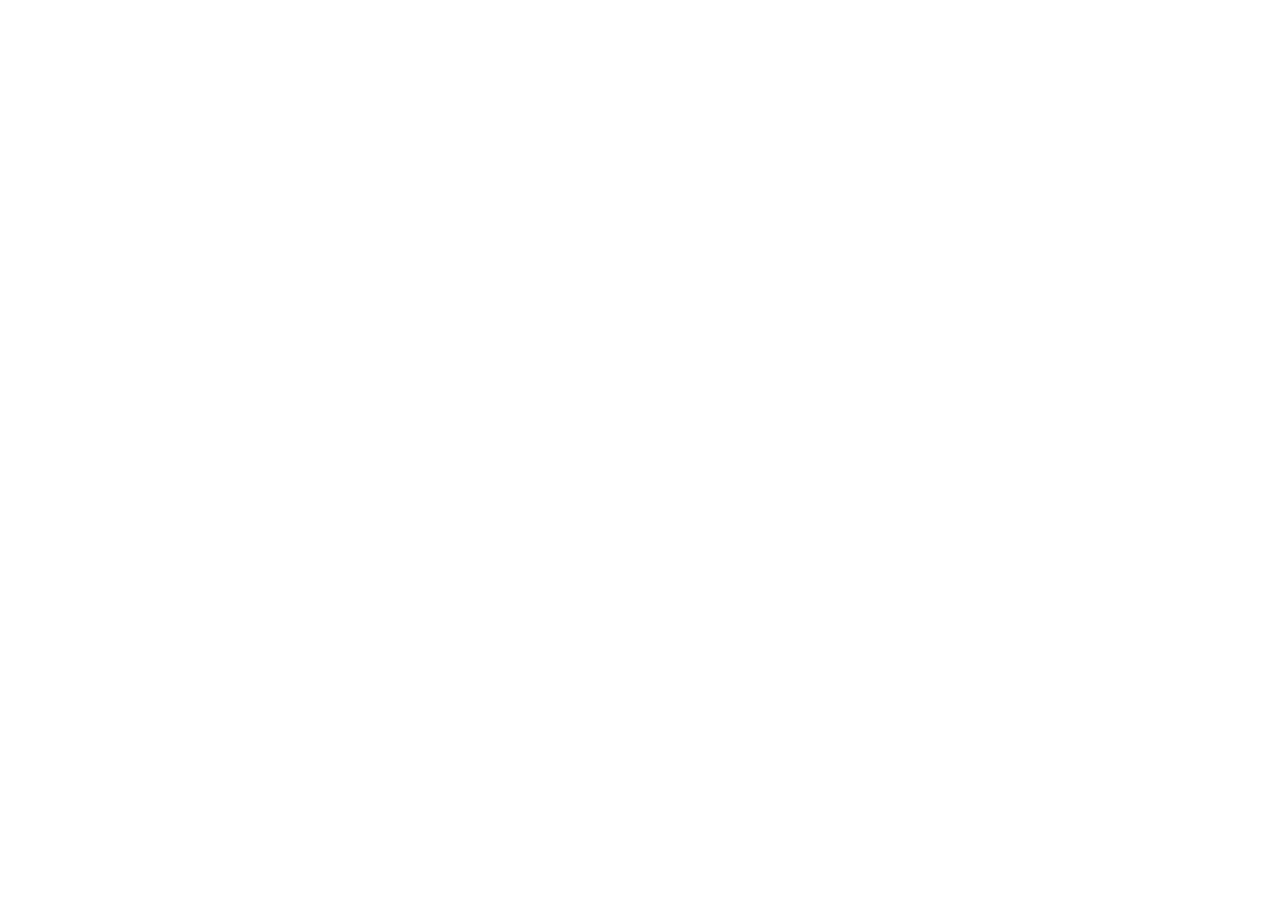
==== web/index.html @ 259d51a2 "Icon and first apk working as intended" ====
<!DOCTYPE html>
<html>
<head>
  <!--
    If you are serving your web app in a path other than the root, change the
    href value below to reflect the base path you are serving from.

    The path provided below has to start and end with a slash "/" in order for
    it to work correctly.

    For more details:
    * https://developer.mozilla.org/en-US/docs/Web/HTML/Element/base

    This is a placeholder for base href that will be replaced by the value of
    the `--base-href` argument provided to `flutter build`.
  -->
  <base href="$FLUTTER_BASE_HREF">

  <meta charset="UTF-8">
  <meta content="IE=Edge" http-equiv="X-UA-Compatible">
  <meta name="description" content="A new Flutter project.">

  <!-- iOS meta tags & icons -->
  <meta name="mobile-web-app-capable" content="yes">
  <meta name="apple-mobile-web-app-status-bar-style" content="black">
  <meta name="apple-mobile-web-app-title" content="The Time App">
  <link rel="apple-touch-icon" href="icons/Icon-192.png">

  <!-- Favicon -->
  <link rel="icon" type="image/png" href="favicon.png"/>

  <title>The Time App</title>
  <link rel="manifest" href="manifest.json">
</head>
<body>
  <!--
    You can customize the "flutter_bootstrap.js" script.
    This is useful to provide a custom configuration to the Flutter loader
    or to give the user feedback during the initialization process.

    For more details:
    * https://docs.flutter.dev/platform-integration/web/initialization
  -->
  <script src="flutter_bootstrap.js" async></script>
</body>
</html>
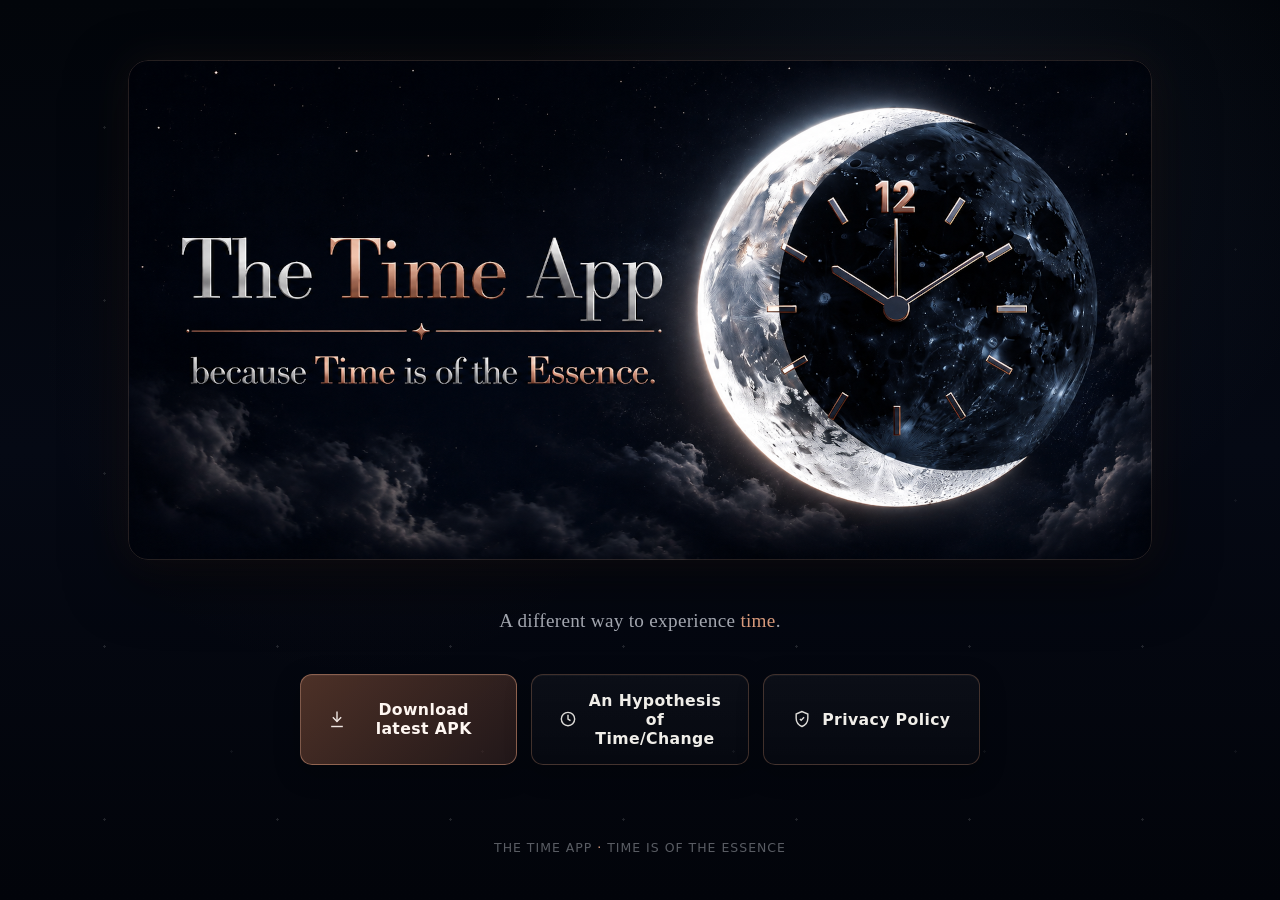
==== commit 3453ee72: "New hypothesis before styling" ====
--- a/web/index.html
+++ b/web/index.html
@@ -1,46 +1,103 @@
-<!DOCTYPE html>
-<html>
+<!doctype html>
+<html lang="en">
 <head>
-  <!--
-    If you are serving your web app in a path other than the root, change the
-    href value below to reflect the base path you are serving from.
+    <meta charset="utf-8">
 
-    The path provided below has to start and end with a slash "/" in order for
-    it to work correctly.
+    <meta
+        name="viewport"
+        content="width=device-width, initial-scale=1, viewport-fit=cover"
+    >
 
-    For more details:
-    * https://developer.mozilla.org/en-US/docs/Web/HTML/Element/base
+    <meta name="theme-color" content="#050810">
 
-    This is a placeholder for base href that will be replaced by the value of
-    the `--base-href` argument provided to `flutter build`.
-  -->
-  <base href="$FLUTTER_BASE_HREF">
+    <title>The Time App</title>
 
-  <meta charset="UTF-8">
-  <meta content="IE=Edge" http-equiv="X-UA-Compatible">
-  <meta name="description" content="A new Flutter project.">
+    <link rel="stylesheet" href="style.css">
+</head>
 
-  <!-- iOS meta tags & icons -->
-  <meta name="mobile-web-app-capable" content="yes">
-  <meta name="apple-mobile-web-app-status-bar-style" content="black">
-  <meta name="apple-mobile-web-app-title" content="The Time App">
-  <link rel="apple-touch-icon" href="icons/Icon-192.png">
+<body>
 
-  <!-- Favicon -->
-  <link rel="icon" type="image/png" href="favicon.png"/>
+<main>
+    <section class="hero">
 
-  <title>The Time App</title>
-  <link rel="manifest" href="manifest.json">
-</head>
-<body>
-  <!--
-    You can customize the "flutter_bootstrap.js" script.
-    This is useful to provide a custom configuration to the Flutter loader
-    or to give the user feedback during the initialization process.
+        <div class="logo-wrap">
+            <img
+                class="logo"
+                src="the-time-app-because-time-is-of-the-essence-1024x500.png"
+                alt="The Time App — because Time is of the Essence."
+            >
+        </div>
 
-    For more details:
-    * https://docs.flutter.dev/platform-integration/web/initialization
-  -->
-  <script src="flutter_bootstrap.js" async></script>
+        <div class="content">
+
+            <p class="intro">
+                A different way to experience
+                <span class="accent">time</span>.
+            </p>
+
+            <div class="actions">
+
+                <a
+                    class="button button-primary"
+                    href="download.php"
+                >
+                    <svg
+                        class="icon"
+                        viewBox="0 0 24 24"
+                        aria-hidden="true"
+                    >
+                        <path d="M12 3v12"></path>
+                        <path d="m7 10 5 5 5-5"></path>
+                        <path d="M5 21h14"></path>
+                    </svg>
+
+                    Download latest APK
+                </a>
+
+                <a
+                    class="button"
+                    href="hypothesis.html"
+                >
+                    <svg
+                        class="icon"
+                        viewBox="0 0 24 24"
+                        aria-hidden="true"
+                    >
+                        <circle cx="12" cy="12" r="8"></circle>
+                        <path d="M12 7v5l3 2"></path>
+                    </svg>
+
+                    An Hypothesis of Time/Change
+                </a>
+
+                <a
+                    class="button"
+                    href="privacy.html"
+                >
+                    <svg
+                        class="icon"
+                        viewBox="0 0 24 24"
+                        aria-hidden="true"
+                    >
+                        <path d="M12 3 5 6v5c0 4.8 2.9 8.1 7 10 4.1-1.9 7-5.2 7-10V6l-7-3Z"></path>
+                        <path d="M9.5 12 11 13.5l3.5-3.5"></path>
+                    </svg>
+
+                    Privacy Policy
+                </a>
+
+            </div>
+
+        </div>
+
+    </section>
+</main>
+
+<footer>
+    THE TIME APP
+    <span class="accent">·</span>
+    TIME IS OF THE ESSENCE
+</footer>
+
 </body>
-</html>
+</html>
--- a/web/style.css
+++ b/web/style.css
@@ -0,0 +1,572 @@
+:root {
+    --bg: #03060c;
+    --bg-light: #0a101b;
+
+    --text: #f0eee9;
+    --text-muted: #a9adb6;
+
+    --copper: #c88768;
+    --copper-light: #e0a080;
+    --copper-dark: #805443;
+
+    /* Link palette sampled from the warm copper/peach used in
+       “Time” and “Essence” in the Time App banner. */
+    --link-copper: #d9a58d;
+    --link-copper-hover: #ebc1ab;
+    --link-copper-underline: rgba(217, 165, 141, 0.58);
+
+    --border: rgba(210, 146, 111, 0.28);
+
+    --shadow:
+        0 0 40px rgba(177, 119, 90, 0.08),
+        0 20px 60px rgba(0, 0, 0, 0.55);
+}
+
+* {
+    box-sizing: border-box;
+}
+
+html {
+    min-height: 100%;
+    background: var(--bg);
+}
+
+body {
+    min-height: 100vh;
+    min-height: 100dvh;
+    margin: 0;
+
+    display: flex;
+    flex-direction: column;
+    align-items: center;
+
+    color: var(--text);
+
+    font-family:
+        Inter,
+        ui-sans-serif,
+        system-ui,
+        -apple-system,
+        BlinkMacSystemFont,
+        "Segoe UI",
+        sans-serif;
+
+    background:
+        radial-gradient(
+            circle at 72% 18%,
+            rgba(91, 116, 154, 0.13) 0,
+            transparent 35%
+        ),
+        radial-gradient(
+            circle at 28% 40%,
+            rgba(164, 98, 68, 0.06) 0,
+            transparent 30%
+        ),
+        linear-gradient(
+            180deg,
+            #02050a 0%,
+            #050914 50%,
+            #02040a 100%
+        );
+
+    overflow-x: hidden;
+}
+
+body::before {
+    content: "";
+    position: fixed;
+    inset: 0;
+    pointer-events: none;
+
+    background-image:
+        radial-gradient(circle, rgba(255,255,255,.55) 0 1px, transparent 1.2px),
+        radial-gradient(circle, rgba(255,255,255,.25) 0 1px, transparent 1.2px);
+
+    background-size:
+        173px 173px,
+        251px 251px;
+
+    background-position:
+        18px 41px,
+        106px 124px;
+
+    opacity: 0.22;
+}
+
+main {
+    position: relative;
+    z-index: 1;
+
+    width: min(1120px, 100%);
+    min-height: calc(100dvh - 80px);
+
+    padding:
+        clamp(24px, 5vh, 64px)
+        clamp(18px, 4vw, 48px)
+        40px;
+
+    display: flex;
+    flex-direction: column;
+    align-items: center;
+    justify-content: center;
+}
+
+.hero {
+    width: 100%;
+    text-align: center;
+}
+
+.logo-wrap {
+    position: relative;
+
+    width: min(100%, 1024px);
+    margin: 0 auto;
+
+    border-radius: 20px;
+    overflow: hidden;
+
+    box-shadow: var(--shadow);
+}
+
+.logo-wrap::after {
+    content: "";
+    position: absolute;
+    inset: 0;
+
+    border: 1px solid rgba(231, 177, 147, 0.16);
+    border-radius: inherit;
+
+    pointer-events: none;
+}
+
+.logo {
+    display: block;
+
+    width: 100%;
+    height: auto;
+
+    max-width: 1024px;
+
+    object-fit: contain;
+}
+
+.content {
+    width: min(680px, 100%);
+    margin: clamp(28px, 5vh, 50px) auto 0;
+}
+
+.intro {
+    margin: 0 auto clamp(26px, 4vh, 38px);
+
+    color: var(--text-muted);
+
+    font-family:
+        Georgia,
+        "Times New Roman",
+        serif;
+
+    font-size: clamp(1rem, 2.4vw, 1.2rem);
+    line-height: 1.7;
+
+    letter-spacing: 0.015em;
+}
+
+.actions {
+    display: flex;
+    justify-content: center;
+    align-items: stretch;
+    gap: 14px;
+
+    width: 100%;
+}
+
+.button {
+    min-height: 58px;
+    padding: 16px 26px;
+
+    display: inline-flex;
+    align-items: center;
+    justify-content: center;
+    gap: 10px;
+
+    flex: 1 1 0;
+
+    border-radius: 12px;
+    border: 1px solid var(--border);
+
+    color: var(--text);
+    text-decoration: none;
+
+    font-size: 0.98rem;
+    font-weight: 600;
+    letter-spacing: 0.025em;
+
+    background:
+        linear-gradient(
+            180deg,
+            rgba(255,255,255,0.035),
+            rgba(255,255,255,0.015)
+        );
+
+    box-shadow:
+        inset 0 1px rgba(255,255,255,0.04),
+        0 8px 26px rgba(0,0,0,0.25);
+
+    transition:
+        transform 160ms ease,
+        border-color 160ms ease,
+        background 160ms ease,
+        box-shadow 160ms ease;
+}
+
+.button:hover {
+    transform: translateY(-2px);
+
+    border-color: rgba(224, 160, 128, 0.65);
+
+    background:
+        linear-gradient(
+            180deg,
+            rgba(200,135,104,0.14),
+            rgba(200,135,104,0.05)
+        );
+
+    box-shadow:
+        0 10px 32px rgba(0,0,0,0.38),
+        0 0 22px rgba(200,135,104,0.07);
+}
+
+.button:active {
+    transform: translateY(0);
+}
+
+.button:focus-visible {
+    outline: 2px solid var(--copper-light);
+    outline-offset: 4px;
+}
+
+.button-primary {
+    color: #fff7f2;
+
+    border-color: rgba(224, 160, 128, 0.48);
+
+    background:
+        linear-gradient(
+            135deg,
+            rgba(150, 91, 64, 0.50),
+            rgba(91, 57, 48, 0.35)
+        );
+}
+
+.icon {
+    width: 20px;
+    height: 20px;
+
+    flex: 0 0 auto;
+
+    stroke: currentColor;
+    stroke-width: 1.7;
+    fill: none;
+
+    opacity: 0.92;
+}
+
+footer {
+    position: relative;
+    z-index: 1;
+
+    width: 100%;
+
+    padding:
+        20px
+        max(20px, env(safe-area-inset-right))
+        max(24px, env(safe-area-inset-bottom))
+        max(20px, env(safe-area-inset-left));
+
+    color: rgba(210, 214, 222, 0.42);
+
+    text-align: center;
+
+    font-size: 0.78rem;
+    letter-spacing: 0.08em;
+}
+
+.accent {
+    color: var(--copper-light);
+}
+
+/* Privacy page */
+
+.policy-main {
+    justify-content: flex-start;
+}
+
+.policy-shell {
+    width: min(860px, 100%);
+    margin: 0 auto;
+}
+
+.policy-top {
+    display: flex;
+    align-items: center;
+    justify-content: space-between;
+    gap: 18px;
+    margin-bottom: 24px;
+}
+
+.brand-link {
+    color: var(--text);
+    text-decoration: none;
+    font-family: Georgia, "Times New Roman", serif;
+    font-size: clamp(1.3rem, 3vw, 2rem);
+    letter-spacing: 0.01em;
+}
+
+.brand-link span {
+    color: var(--copper-light);
+}
+
+.back-link {
+    color: var(--text-muted);
+    text-decoration: none;
+    font-size: 0.92rem;
+}
+
+.back-link:hover {
+    color: var(--copper-light);
+}
+
+.policy-card {
+    border: 1px solid var(--border);
+    border-radius: 18px;
+
+    padding: clamp(24px, 5vw, 48px);
+
+    background:
+        linear-gradient(
+            180deg,
+            rgba(255,255,255,0.028),
+            rgba(255,255,255,0.012)
+        );
+
+    box-shadow: var(--shadow);
+}
+
+.policy-card h1 {
+    margin: 0 0 8px;
+
+    font-family: Georgia, "Times New Roman", serif;
+    font-size: clamp(2rem, 6vw, 3.4rem);
+    font-weight: 400;
+    letter-spacing: -0.02em;
+}
+
+.policy-date {
+    margin: 0 0 36px;
+    color: var(--copper-light);
+    font-size: 0.94rem;
+    letter-spacing: 0.04em;
+}
+
+.policy-intro {
+    color: var(--text-muted);
+    font-size: 1.03rem;
+    line-height: 1.75;
+}
+
+.policy-section {
+    padding-top: 28px;
+    margin-top: 28px;
+    border-top: 1px solid rgba(210, 146, 111, 0.14);
+}
+
+.policy-section h2 {
+    margin: 0 0 14px;
+
+    color: var(--copper-light);
+
+    font-size: 0.86rem;
+    font-weight: 700;
+    letter-spacing: 0.14em;
+    text-transform: uppercase;
+}
+
+.policy-section p {
+    margin: 0 0 14px;
+    color: var(--text-muted);
+    line-height: 1.75;
+}
+
+.policy-section p:last-child {
+    margin-bottom: 0;
+}
+
+.contact-block {
+    margin-top: 14px;
+    padding: 18px 20px;
+
+    border: 1px solid rgba(210, 146, 111, 0.18);
+    border-radius: 12px;
+
+    background: rgba(255,255,255,0.018);
+}
+
+.contact-block p {
+    margin: 0;
+}
+
+.contact-block a {
+    color: var(--copper-light);
+    text-decoration: none;
+}
+
+.contact-block a:hover {
+    text-decoration: underline;
+}
+
+@media (max-width: 640px) {
+    main {
+        min-height: calc(100dvh - 65px);
+
+        padding-top: 24px;
+        padding-bottom: 28px;
+
+        justify-content: center;
+    }
+
+    .logo-wrap {
+        border-radius: 13px;
+    }
+
+    .content {
+        margin-top: 28px;
+    }
+
+    .intro {
+        width: 92%;
+        line-height: 1.55;
+    }
+
+    .actions {
+        flex-direction: column;
+    }
+
+    .button {
+        width: 100%;
+        min-height: 56px;
+    }
+
+    .policy-main {
+        justify-content: flex-start;
+    }
+
+    .policy-top {
+        align-items: flex-start;
+        flex-direction: column;
+    }
+
+    .policy-card {
+        border-radius: 14px;
+    }
+}
+
+@media (max-height: 600px) and (orientation: landscape) {
+    main {
+        justify-content: flex-start;
+
+        padding-top: 20px;
+        padding-bottom: 24px;
+    }
+
+    .logo-wrap {
+        width: min(76vw, 820px);
+    }
+
+    .content {
+        margin-top: 20px;
+    }
+
+    .intro {
+        margin-bottom: 18px;
+        font-size: 0.95rem;
+    }
+
+    .button {
+        min-height: 48px;
+        padding: 12px 22px;
+    }
+
+    footer {
+        padding-top: 12px;
+        padding-bottom: 16px;
+    }
+}
+
+@media (prefers-reduced-motion: reduce) {
+    *,
+    *::before,
+    *::after {
+        transition: none !important;
+        scroll-behavior: auto !important;
+    }
+}
+
+/* Banner-matched hypothesis links */
+
+/*
+ * Avoid the browser-default blue/purple hyperlink palette inside the
+ * research document.  #d9a58d is a light copper-peach taken from the
+ * brighter mid-tones of the “Time” / “Essence” lettering, giving good
+ * separation from the dark background without looking neon.
+ */
+.hypothesis-card a,
+.hypothesis-card a:visited {
+    color: var(--link-copper);
+    text-decoration-color: var(--link-copper-underline);
+    text-decoration-thickness: 1px;
+    text-underline-offset: 0.18em;
+}
+
+.hypothesis-card a:hover,
+.hypothesis-card a:focus-visible {
+    color: var(--link-copper-hover);
+    text-decoration-color: var(--link-copper-hover);
+}
+
+.hypothesis-card a:focus-visible {
+    outline: 2px solid rgba(235, 193, 171, 0.8);
+    outline-offset: 3px;
+    border-radius: 3px;
+}
+
+/* Keep the privacy-page contact links in the same family. */
+.contact-block a,
+.contact-block a:visited {
+    color: var(--link-copper);
+}
+
+.contact-block a:hover,
+.contact-block a:focus-visible {
+    color: var(--link-copper-hover);
+}
+/* Global branded text-link fallback */
+
+/*
+ * Ensures ordinary hyperlinks never fall back to browser-default blue/purple.
+ * Class-specific styles such as .button and .brand-link remain in control
+ * because they have higher selector specificity.
+ */
+a:not(.button):not(.brand-link) {
+    color: var(--link-copper);
+    text-decoration-color: var(--link-copper-underline);
+}
+
+a:not(.button):not(.brand-link):visited {
+    color: var(--link-copper);
+}
+
+a:not(.button):not(.brand-link):hover,
+a:not(.button):not(.brand-link):focus-visible {
+    color: var(--link-copper-hover);
+    text-decoration-color: var(--link-copper-hover);
+}
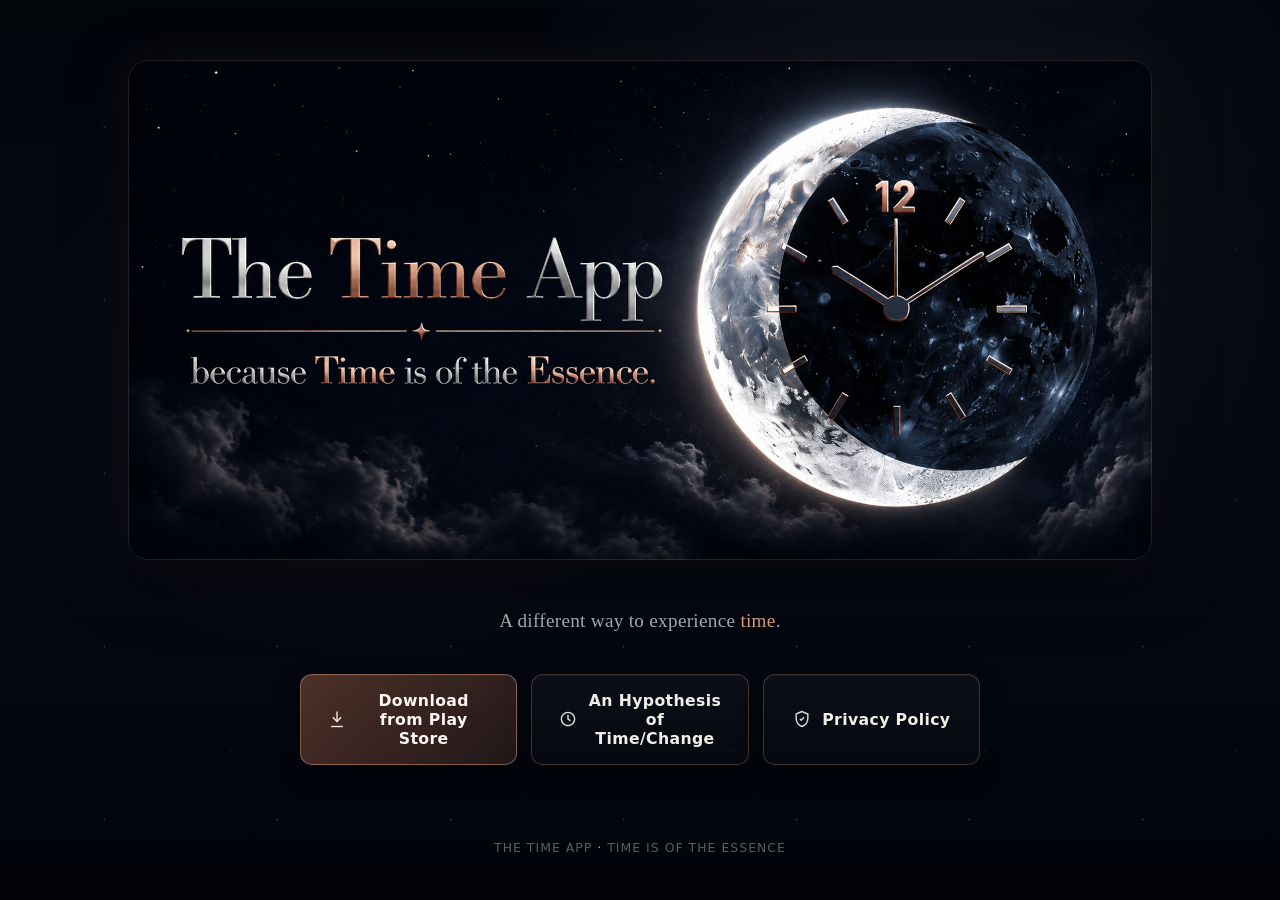
==== commit a5b999ea: "preparing for making an intro video on youtube" ====
--- a/web/index.html
+++ b/web/index.html
@@ -1,12 +1,10 @@
 <!doctype html>
 <html lang="en">
+
 <head>
     <meta charset="utf-8">
 
-    <meta
-        name="viewport"
-        content="width=device-width, initial-scale=1, viewport-fit=cover"
-    >
+    <meta name="viewport" content="width=device-width, initial-scale=1, viewport-fit=cover">
 
     <meta name="theme-color" content="#050810">
 
@@ -17,87 +15,65 @@
 
 <body>
 
-<main>
-    <section class="hero">
+    <main>
+        <section class="hero">
 
-        <div class="logo-wrap">
-            <img
-                class="logo"
-                src="the-time-app-because-time-is-of-the-essence-1024x500.png"
-                alt="The Time App — because Time is of the Essence."
-            >
-        </div>
+            <div class="logo-wrap">
+                <img class="logo" src="the-time-app-because-time-is-of-the-essence-1024x500.png"
+                    alt="The Time App — because Time is of the Essence.">
+            </div>
 
-        <div class="content">
+            <div class="content">
 
-            <p class="intro">
-                A different way to experience
-                <span class="accent">time</span>.
-            </p>
+                <p class="intro">
+                    A different way to experience
+                    <span class="accent">time</span>.
+                </p>
 
-            <div class="actions">
+                <div class="actions">
 
-                <a
-                    class="button button-primary"
-                    href="download.php"
-                >
-                    <svg
-                        class="icon"
-                        viewBox="0 0 24 24"
-                        aria-hidden="true"
-                    >
-                        <path d="M12 3v12"></path>
-                        <path d="m7 10 5 5 5-5"></path>
-                        <path d="M5 21h14"></path>
-                    </svg>
+                    <a class="button button-primary"
+                        href="https://play.google.com/store/apps/details?id=myceliapp.the_time_app" target="_blank">
+                        <svg class="icon" viewBox="0 0 24 24" aria-hidden="true">
+                            <path d="M12 3v12"></path>
+                            <path d="m7 10 5 5 5-5"></path>
+                            <path d="M5 21h14"></path>
+                        </svg>
 
-                    Download latest APK
-                </a>
+                        Download from Play Store
+                    </a>
 
-                <a
-                    class="button"
-                    href="hypothesis.html"
-                >
-                    <svg
-                        class="icon"
-                        viewBox="0 0 24 24"
-                        aria-hidden="true"
-                    >
-                        <circle cx="12" cy="12" r="8"></circle>
-                        <path d="M12 7v5l3 2"></path>
-                    </svg>
+                    <a class="button" href="hypothesis.html">
+                        <svg class="icon" viewBox="0 0 24 24" aria-hidden="true">
+                            <circle cx="12" cy="12" r="8"></circle>
+                            <path d="M12 7v5l3 2"></path>
+                        </svg>
 
-                    An Hypothesis of Time/Change
-                </a>
+                        An Hypothesis of Time/Change
+                    </a>
 
-                <a
-                    class="button"
-                    href="privacy.html"
-                >
-                    <svg
-                        class="icon"
-                        viewBox="0 0 24 24"
-                        aria-hidden="true"
-                    >
-                        <path d="M12 3 5 6v5c0 4.8 2.9 8.1 7 10 4.1-1.9 7-5.2 7-10V6l-7-3Z"></path>
-                        <path d="M9.5 12 11 13.5l3.5-3.5"></path>
-                    </svg>
+                    <a class="button" href="privacy.html">
+                        <svg class="icon" viewBox="0 0 24 24" aria-hidden="true">
+                            <path d="M12 3 5 6v5c0 4.8 2.9 8.1 7 10 4.1-1.9 7-5.2 7-10V6l-7-3Z"></path>
+                            <path d="M9.5 12 11 13.5l3.5-3.5"></path>
+                        </svg>
 
-                    Privacy Policy
-                </a>
+                        Privacy Policy
+                    </a>
+
+                </div>
 
             </div>
 
-        </div>
+        </section>
+    </main>
 
-    </section>
-</main>
-
-<footer>
-    THE TIME APP
-    <span class="accent">·</span>
-    TIME IS OF THE ESSENCE
-</footer>
+    <footer>
+        THE TIME APP
+        <span class="accent">·</span>
+        TIME IS OF THE ESSENCE
+    </footer>
 
 </body>
+
 </html>
--- a/web/style.css
+++ b/web/style.css
@@ -570,3 +570,276 @@
     color: var(--link-copper-hover);
     text-decoration-color: var(--link-copper-hover);
 }
+
+/* Hierarchical hypothesis table of contents */
+
+.toc-hierarchical {
+    display: block;
+    margin-top: 30px;
+    overflow: hidden;
+
+    border: 1px solid rgba(217, 165, 141, 0.24);
+    border-radius: 14px;
+
+    background:
+        linear-gradient(
+            180deg,
+            rgba(217, 165, 141, 0.055),
+            rgba(255, 255, 255, 0.012)
+        );
+}
+
+.toc-hierarchical .hypothesis-toc-title {
+    padding: 18px 22px 12px;
+
+    border-bottom: 0;
+
+    color: var(--text);
+
+    font-size: 0.93rem;
+    font-weight: 700;
+    letter-spacing: 0.08em;
+    text-transform: uppercase;
+}
+
+.toc-overview {
+    display: flex;
+    flex-wrap: wrap;
+    gap: 8px 14px;
+
+    margin: 0 22px 18px;
+    padding: 11px 13px;
+
+    border: 1px solid rgba(217, 165, 141, 0.14);
+    border-radius: 9px;
+
+    color: rgba(240, 238, 233, 0.66);
+    background: rgba(0, 0, 0, 0.16);
+
+    font-size: 0.82rem;
+    line-height: 1.5;
+}
+
+.toc-overview-label {
+    color: var(--link-copper);
+    font-weight: 700;
+    letter-spacing: 0.04em;
+}
+
+.toc-root,
+.toc-stage-children,
+.toc-part-children {
+    list-style: none;
+    margin: 0;
+    padding: 0;
+}
+
+.toc-root {
+    padding: 0 22px 22px;
+}
+
+.toc-stage {
+    margin-top: 18px;
+}
+
+.toc-stage:first-child {
+    margin-top: 0;
+}
+
+.toc-stage > a {
+    display: block;
+
+    padding: 10px 12px;
+
+    border-left: 3px solid var(--link-copper);
+    border-radius: 0 8px 8px 0;
+
+    color: var(--link-copper-hover) !important;
+    background:
+        linear-gradient(
+            90deg,
+            rgba(217, 165, 141, 0.11),
+            rgba(217, 165, 141, 0.018)
+        );
+
+    font-family: Georgia, "Times New Roman", serif;
+    font-size: 1.08rem;
+    font-weight: 700;
+    line-height: 1.35;
+    text-decoration: none !important;
+}
+
+.toc-stage > a:hover,
+.toc-stage > a:focus-visible {
+    background:
+        linear-gradient(
+            90deg,
+            rgba(235, 193, 171, 0.16),
+            rgba(235, 193, 171, 0.025)
+        );
+}
+
+.toc-stage-children {
+    margin: 8px 0 0 16px;
+    padding-left: 16px;
+
+    border-left: 1px solid rgba(217, 165, 141, 0.18);
+}
+
+.toc-part {
+    margin-top: 15px;
+}
+
+.toc-part > a {
+    display: block;
+    margin-left: -5px;
+    padding: 4px 8px;
+
+    color: #e5b79f !important;
+
+    font-size: 0.84rem;
+    font-weight: 750;
+    letter-spacing: 0.055em;
+    line-height: 1.45;
+    text-transform: uppercase;
+    text-decoration: none !important;
+}
+
+.toc-part > a::before {
+    content: "◆";
+    margin-right: 8px;
+
+    color: rgba(217, 165, 141, 0.62);
+
+    font-size: 0.58rem;
+    vertical-align: 0.12em;
+}
+
+.toc-part-children {
+    margin: 5px 0 0 11px;
+    padding-left: 15px;
+
+    border-left: 1px solid rgba(217, 165, 141, 0.12);
+}
+
+.toc-section {
+    margin: 2px 0;
+}
+
+.toc-section > a {
+    display: grid;
+    grid-template-columns: 2.25rem minmax(0, 1fr);
+    align-items: baseline;
+    gap: 6px;
+
+    padding: 5px 8px;
+
+    border-radius: 6px;
+
+    color: #d9a58d !important;
+
+    font-size: 0.91rem;
+    line-height: 1.42;
+    text-decoration: none !important;
+}
+
+.toc-section > a:hover,
+.toc-section > a:focus-visible {
+    color: #ebc1ab !important;
+    background: rgba(217, 165, 141, 0.065);
+}
+
+.toc-number {
+    color: rgba(235, 193, 171, 0.72);
+    font-variant-numeric: tabular-nums;
+    text-align: right;
+}
+
+.toc-label {
+    min-width: 0;
+}
+
+.toc-subpoint {
+    margin: 2px 0 2px 3.1rem;
+    padding-left: 10px;
+
+    border-left: 1px dotted rgba(217, 165, 141, 0.22);
+
+    color: rgba(169, 173, 182, 0.72);
+
+    font-size: 0.79rem;
+    line-height: 1.4;
+}
+
+.toc-appendix {
+    margin: 3px 0;
+}
+
+.toc-appendix > a {
+    display: block;
+    padding: 5px 8px 5px 12px;
+
+    color: #d9a58d !important;
+
+    font-size: 0.89rem;
+    line-height: 1.4;
+    text-decoration: none !important;
+}
+
+.toc-appendix > a::before {
+    content: "↳";
+    margin-right: 8px;
+    color: rgba(217, 165, 141, 0.54);
+}
+
+.toc-appendix > a:hover,
+.toc-appendix > a:focus-visible {
+    color: #ebc1ab !important;
+    background: rgba(217, 165, 141, 0.055);
+}
+
+@media (min-width: 900px) {
+    .toc-root {
+        padding-right: 26px;
+    }
+}
+
+@media (max-width: 720px) {
+    .toc-hierarchical {
+        margin-top: 24px;
+    }
+
+    .toc-root {
+        padding: 0 14px 16px;
+    }
+
+    .toc-hierarchical .hypothesis-toc-title {
+        padding-left: 16px;
+        padding-right: 16px;
+    }
+
+    .toc-overview {
+        margin-left: 16px;
+        margin-right: 16px;
+    }
+
+    .toc-stage-children {
+        margin-left: 9px;
+        padding-left: 10px;
+    }
+
+    .toc-part-children {
+        margin-left: 5px;
+        padding-left: 9px;
+    }
+
+    .toc-section > a {
+        grid-template-columns: 1.9rem minmax(0, 1fr);
+        padding-left: 4px;
+        padding-right: 4px;
+    }
+
+    .toc-subpoint {
+        margin-left: 2.25rem;
+    }
+}
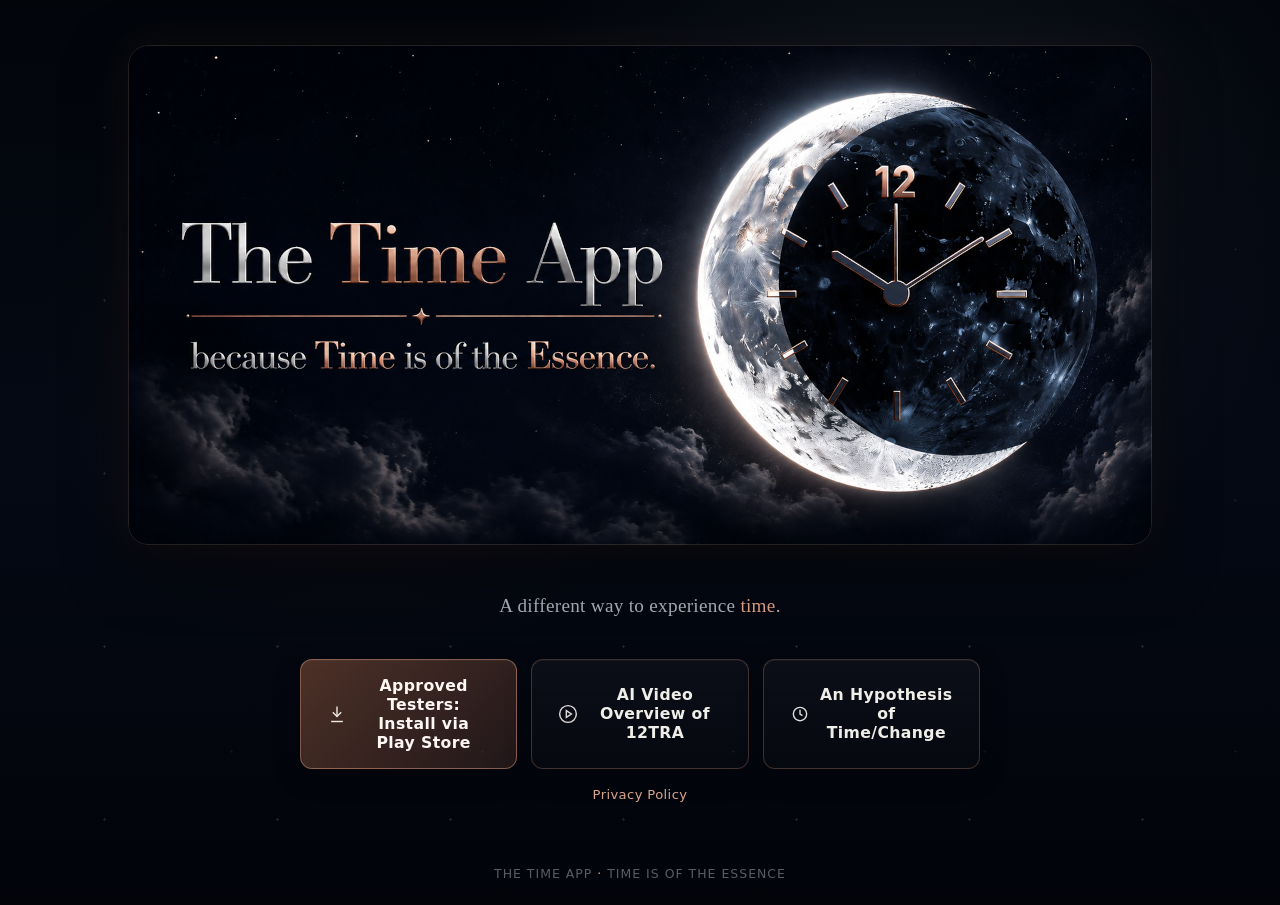
==== commit 11e7cf27: "release 1.1.0" ====
--- a/web/index.html
+++ b/web/index.html
@@ -40,8 +40,17 @@
                             <path d="M5 21h14"></path>
                         </svg>
 
-                        Download from Play Store
+                        Approved Testers:<br>Install via Play Store
                     </a>
+
+                    <button class="button" id="intro-video-btn" onclick="openVideoModal()" type="button">
+                        <svg class="icon" viewBox="0 0 24 24" aria-hidden="true">
+                            <circle cx="12" cy="12" r="10"></circle>
+                            <polygon points="10 8 16 12 10 16 10 8"></polygon>
+                        </svg>
+
+                        AI Video Overview of 12TRA
+                    </button>
 
                     <a class="button" href="hypothesis.html">
                         <svg class="icon" viewBox="0 0 24 24" aria-hidden="true">
@@ -52,15 +61,12 @@
                         An Hypothesis of Time/Change
                     </a>
 
-                    <a class="button" href="privacy.html">
-                        <svg class="icon" viewBox="0 0 24 24" aria-hidden="true">
-                            <path d="M12 3 5 6v5c0 4.8 2.9 8.1 7 10 4.1-1.9 7-5.2 7-10V6l-7-3Z"></path>
-                            <path d="M9.5 12 11 13.5l3.5-3.5"></path>
-                        </svg>
+                </div>
 
+                <div class="secondary-actions">
+                    <a class="link-subtle" href="privacy.html">
                         Privacy Policy
                     </a>
-
                 </div>
 
             </div>
@@ -74,6 +80,68 @@
         TIME IS OF THE ESSENCE
     </footer>
 
+    <!-- YouTube Video Modal -->
+    <div id="video-modal" class="video-modal" role="dialog" aria-modal="true" aria-label="Introductory Video"
+        onclick="closeVideoModal(event)">
+        <div class="video-modal-inner">
+            <button class="video-modal-close" onclick="closeVideoModal()" aria-label="Close video">&times;</button>
+            <div class="video-embed-wrap">
+                <iframe id="video-iframe" src="" title="The Time App — Introductory Video" frameborder="0"
+                    allow="accelerometer; autoplay; clipboard-write; encrypted-media; gyroscope; picture-in-picture"
+                    allowfullscreen>
+                </iframe>
+            </div>
+        </div>
+    </div>
+
+    <script>
+        const VIDEO_URL = 'https://www.youtube.com/embed/PFSLQB5Hj9w?autoplay=1&rel=0';
+
+        function openVideoModal() {
+            const modal = document.getElementById('video-modal');
+            const iframe = document.getElementById('video-iframe');
+            iframe.src = VIDEO_URL;
+            modal.classList.add('is-open');
+            document.body.style.overflow = 'hidden';
+            // Push hash into URL so the link is shareable
+            history.pushState(null, '', '/#introvideo');
+        }
+
+        function closeVideoModal(event) {
+            if (event && event.target !== event.currentTarget && !event.target.classList.contains('video-modal-close')) return;
+            const modal = document.getElementById('video-modal');
+            const iframe = document.getElementById('video-iframe');
+            modal.classList.remove('is-open');
+            iframe.src = '';
+            document.body.style.overflow = '';
+            // Remove the hash without adding a history entry
+            history.replaceState(null, '', '/');
+        }
+
+        // Close on Escape key
+        document.addEventListener('keydown', (e) => {
+            if (e.key === 'Escape' && document.getElementById('video-modal').classList.contains('is-open')) {
+                closeVideoModal({ target: document.getElementById('video-modal'), currentTarget: document.getElementById('video-modal') });
+            }
+        });
+
+        // Handle browser back button closing the modal
+        window.addEventListener('popstate', () => {
+            const modal = document.getElementById('video-modal');
+            if (modal.classList.contains('is-open') && window.location.hash !== '#introvideo') {
+                modal.classList.remove('is-open');
+                document.getElementById('video-iframe').src = '';
+                document.body.style.overflow = '';
+            }
+        });
+
+        // Auto-open on page load if #introvideo is in the URL
+        if (window.location.hash === '#introvideo') {
+            document.addEventListener('DOMContentLoaded', openVideoModal);
+        }
+    </script>
+
+
 </body>
 
 </html>
--- a/web/style.css
+++ b/web/style.css
@@ -843,3 +843,124 @@
         margin-left: 2.25rem;
     }
 }
+
+/* ── Secondary actions (subtle link row) ──────────────────────── */
+
+.secondary-actions {
+    display: flex;
+    justify-content: center;
+    margin-top: 14px;
+}
+
+.link-subtle {
+    font-size: 0.82rem;
+    font-weight: 500;
+    letter-spacing: 0.03em;
+    color: var(--text-muted, rgba(255,255,255,0.38));
+    text-decoration: none;
+    padding: 4px 8px;
+    border-radius: 6px;
+    transition: color 160ms ease;
+}
+
+.link-subtle:hover {
+    color: var(--text, rgba(255,255,255,0.7));
+}
+
+/* button element reset to match .button anchor style */
+button.button {
+    cursor: pointer;
+    background:
+        linear-gradient(
+            180deg,
+            rgba(255,255,255,0.035),
+            rgba(255,255,255,0.015)
+        );
+    font-family: inherit;
+}
+
+/* ── YouTube Video Modal ──────────────────────────────────────── */
+
+.video-modal {
+    display: none;
+    position: fixed;
+    inset: 0;
+    z-index: 1000;
+    background: rgba(0, 0, 0, 0.82);
+    backdrop-filter: blur(6px);
+    -webkit-backdrop-filter: blur(6px);
+    align-items: center;
+    justify-content: center;
+    padding: 24px;
+}
+
+.video-modal.is-open {
+    display: flex;
+}
+
+.video-modal-inner {
+    position: relative;
+    width: 100%;
+    max-width: 860px;
+    border-radius: 16px;
+    overflow: hidden;
+    box-shadow:
+        0 32px 80px rgba(0,0,0,0.6),
+        0 0 0 1px rgba(255,255,255,0.06);
+    animation: modal-in 260ms cubic-bezier(0.22, 1, 0.36, 1) both;
+}
+
+@keyframes modal-in {
+    from {
+        opacity: 0;
+        transform: scale(0.96) translateY(12px);
+    }
+    to {
+        opacity: 1;
+        transform: scale(1) translateY(0);
+    }
+}
+
+.video-embed-wrap {
+    position: relative;
+    padding-bottom: 56.25%; /* 16:9 */
+    height: 0;
+    background: #000;
+}
+
+.video-embed-wrap iframe {
+    position: absolute;
+    inset: 0;
+    width: 100%;
+    height: 100%;
+    border: none;
+}
+
+.video-modal-close {
+    position: absolute;
+    top: 12px;
+    right: 12px;
+    z-index: 10;
+
+    width: 36px;
+    height: 36px;
+
+    display: flex;
+    align-items: center;
+    justify-content: center;
+
+    background: rgba(0,0,0,0.55);
+    border: 1px solid rgba(255,255,255,0.15);
+    border-radius: 50%;
+    color: rgba(255,255,255,0.85);
+    font-size: 1.25rem;
+    line-height: 1;
+    cursor: pointer;
+
+    transition: background 160ms ease, color 160ms ease;
+}
+
+.video-modal-close:hover {
+    background: rgba(200,135,104,0.35);
+    color: #fff;
+}
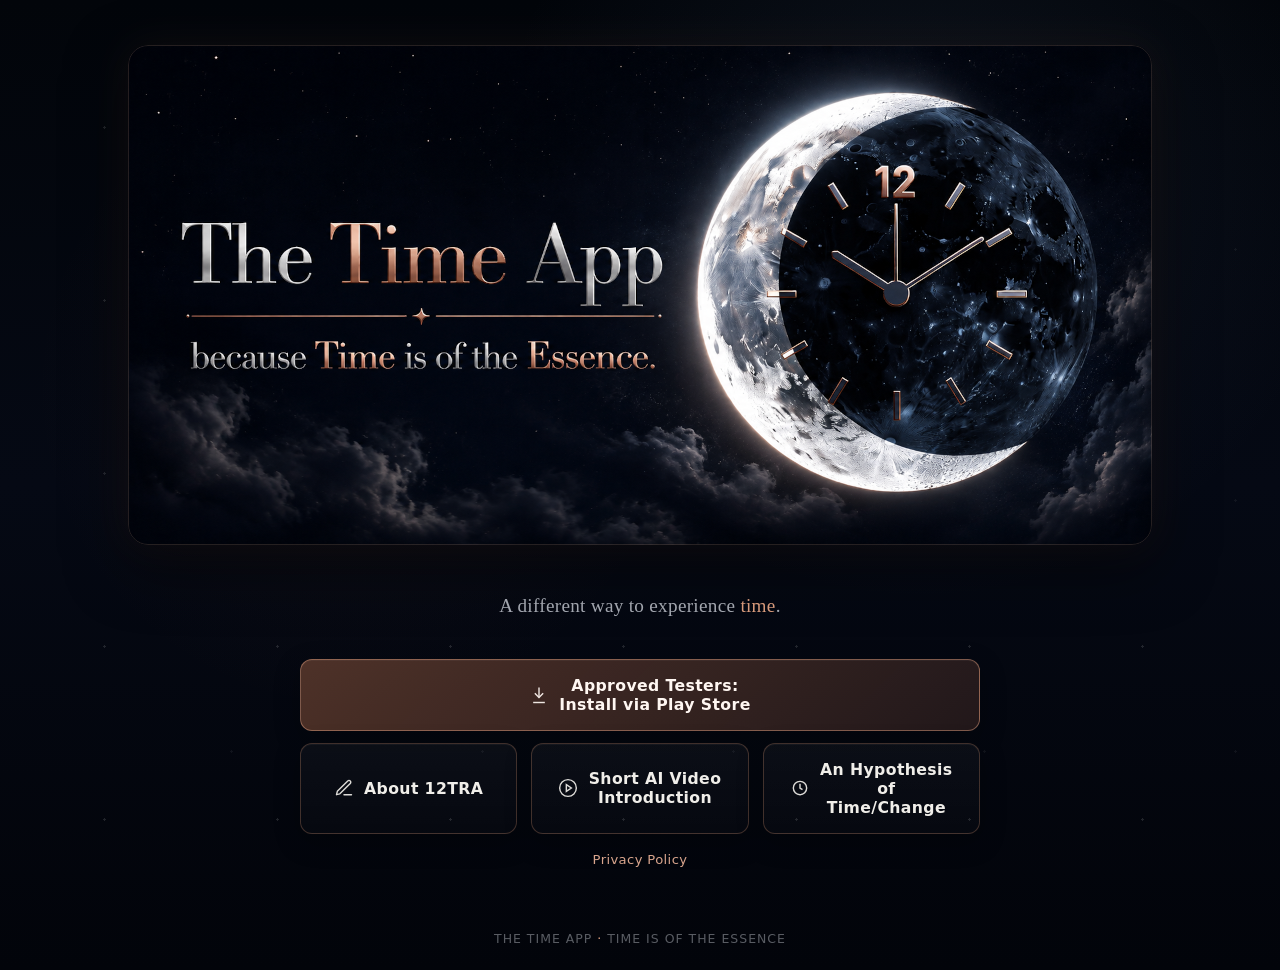
==== commit 80688ce4: "Improved the history and overview and add it to a page on the web site" ====
--- a/web/index.html
+++ b/web/index.html
@@ -32,34 +32,48 @@
 
                 <div class="actions">
 
-                    <a class="button button-primary"
-                        href="https://play.google.com/store/apps/details?id=myceliapp.the_time_app" target="_blank">
-                        <svg class="icon" viewBox="0 0 24 24" aria-hidden="true">
-                            <path d="M12 3v12"></path>
-                            <path d="m7 10 5 5 5-5"></path>
-                            <path d="M5 21h14"></path>
-                        </svg>
+                    <div class="actions-row actions-row-primary">
+                        <a class="button button-primary"
+                            href="https://play.google.com/store/apps/details?id=myceliapp.the_time_app" target="_blank">
+                            <svg class="icon" viewBox="0 0 24 24" aria-hidden="true">
+                                <path d="M12 3v12"></path>
+                                <path d="m7 10 5 5 5-5"></path>
+                                <path d="M5 21h14"></path>
+                            </svg>
 
-                        Approved Testers:<br>Install via Play Store
-                    </a>
+                            Approved Testers:<br>Install via Play Store
+                        </a>
+                    </div>
 
-                    <button class="button" id="intro-video-btn" onclick="openVideoModal()" type="button">
-                        <svg class="icon" viewBox="0 0 24 24" aria-hidden="true">
-                            <circle cx="12" cy="12" r="10"></circle>
-                            <polygon points="10 8 16 12 10 16 10 8"></polygon>
-                        </svg>
+                    <div class="actions-row actions-row-secondary">
+                        <a class="button" href="history.html">
+                            <svg class="icon" viewBox="0 0 24 24" aria-hidden="true" fill="none" stroke="currentColor"
+                                stroke-width="2" stroke-linecap="round" stroke-linejoin="round">
+                                <path d="M12 20h9"></path>
+                                <path d="M16.5 3.5a2.121 2.121 0 0 1 3 3L7 19l-4 1 1-4L16.5 3.5z"></path>
+                            </svg>
 
-                        AI Video Overview of 12TRA
-                    </button>
+                            About 12TRA
+                        </a>
 
-                    <a class="button" href="hypothesis.html">
-                        <svg class="icon" viewBox="0 0 24 24" aria-hidden="true">
-                            <circle cx="12" cy="12" r="8"></circle>
-                            <path d="M12 7v5l3 2"></path>
-                        </svg>
+                        <button class="button" id="intro-video-btn" onclick="openVideoModal()" type="button">
+                            <svg class="icon" viewBox="0 0 24 24" aria-hidden="true">
+                                <circle cx="12" cy="12" r="10"></circle>
+                                <polygon points="10 8 16 12 10 16 10 8"></polygon>
+                            </svg>
 
-                        An Hypothesis of Time/Change
-                    </a>
+                            Short AI Video Introduction
+                        </button>
+
+                        <a class="button" href="hypothesis.html">
+                            <svg class="icon" viewBox="0 0 24 24" aria-hidden="true">
+                                <circle cx="12" cy="12" r="8"></circle>
+                                <path d="M12 7v5l3 2"></path>
+                            </svg>
+
+                            An Hypothesis of Time/Change
+                        </a>
+                    </div>
 
                 </div>
 
--- a/web/style.css
+++ b/web/style.css
@@ -173,10 +173,18 @@
 
 .actions {
     display: flex;
+    flex-direction: column;
+    align-items: center;
+    gap: 12px;
+
+    width: 100%;
+}
+
+.actions-row {
+    display: flex;
     justify-content: center;
     align-items: stretch;
     gap: 14px;
-
     width: 100%;
 }
 
@@ -448,6 +456,10 @@
     }
 
     .actions {
+        gap: 8px;
+    }
+
+    .actions-row {
         flex-direction: column;
     }
 
@@ -571,6 +583,42 @@
     text-decoration-color: var(--link-copper-hover);
 }
 
+/* History page styles */
+
+.history-kicker {
+    font-size: 0.8rem;
+    font-weight: 700;
+    letter-spacing: 0.14em;
+    text-transform: uppercase;
+    color: var(--copper-light);
+    margin-bottom: 12px;
+}
+
+.history-list {
+    margin: 16px 0;
+    padding-left: 1.5rem;
+    color: var(--text-muted);
+    line-height: 1.75;
+}
+
+.history-list li {
+    margin-bottom: 12px;
+}
+
+.history-list li:last-child {
+    margin-bottom: 0;
+}
+
+.history-closing {
+    margin-top: 20px;
+    color: var(--copper-light);
+    font-style: italic;
+}
+
+.history-cta {
+    margin-top: 20px;
+}
+
 /* Hierarchical hypothesis table of contents */
 
 .toc-hierarchical {
@@ -964,3 +1012,61 @@
     background: rgba(200,135,104,0.35);
     color: #fff;
 }
+
+/* Warning / Outdated Version Banner */
+.warning-banner {
+    display: flex;
+    align-items: flex-start;
+    gap: 16px;
+    margin-bottom: 32px;
+    padding: 18px 22px;
+    background: linear-gradient(135deg, rgba(245, 158, 11, 0.12) 0%, rgba(217, 119, 6, 0.06) 100%);
+    border: 1px solid rgba(245, 158, 11, 0.4);
+    border-left: 4px solid #f59e0b;
+    border-radius: 12px;
+    color: var(--text);
+    box-shadow: 0 4px 20px rgba(0, 0, 0, 0.25);
+}
+
+.warning-banner-icon {
+    flex-shrink: 0;
+    color: #f59e0b;
+    margin-top: 1px;
+    display: flex;
+    align-items: center;
+    justify-content: center;
+}
+
+.warning-banner-content {
+    flex: 1;
+}
+
+.warning-banner-title {
+    display: block;
+    color: #fbbf24;
+    font-size: 0.88rem;
+    font-weight: 700;
+    letter-spacing: 0.08em;
+    margin-bottom: 6px;
+    text-transform: uppercase;
+}
+
+.warning-banner-text {
+    margin: 0;
+    color: #e2e8f0;
+    font-size: 0.96rem;
+    line-height: 1.6;
+}
+
+@media (max-width: 640px) {
+    .warning-banner {
+        gap: 12px;
+        padding: 14px 16px;
+        margin-bottom: 24px;
+    }
+
+    .warning-banner-text {
+        font-size: 0.9rem;
+    }
+}
+
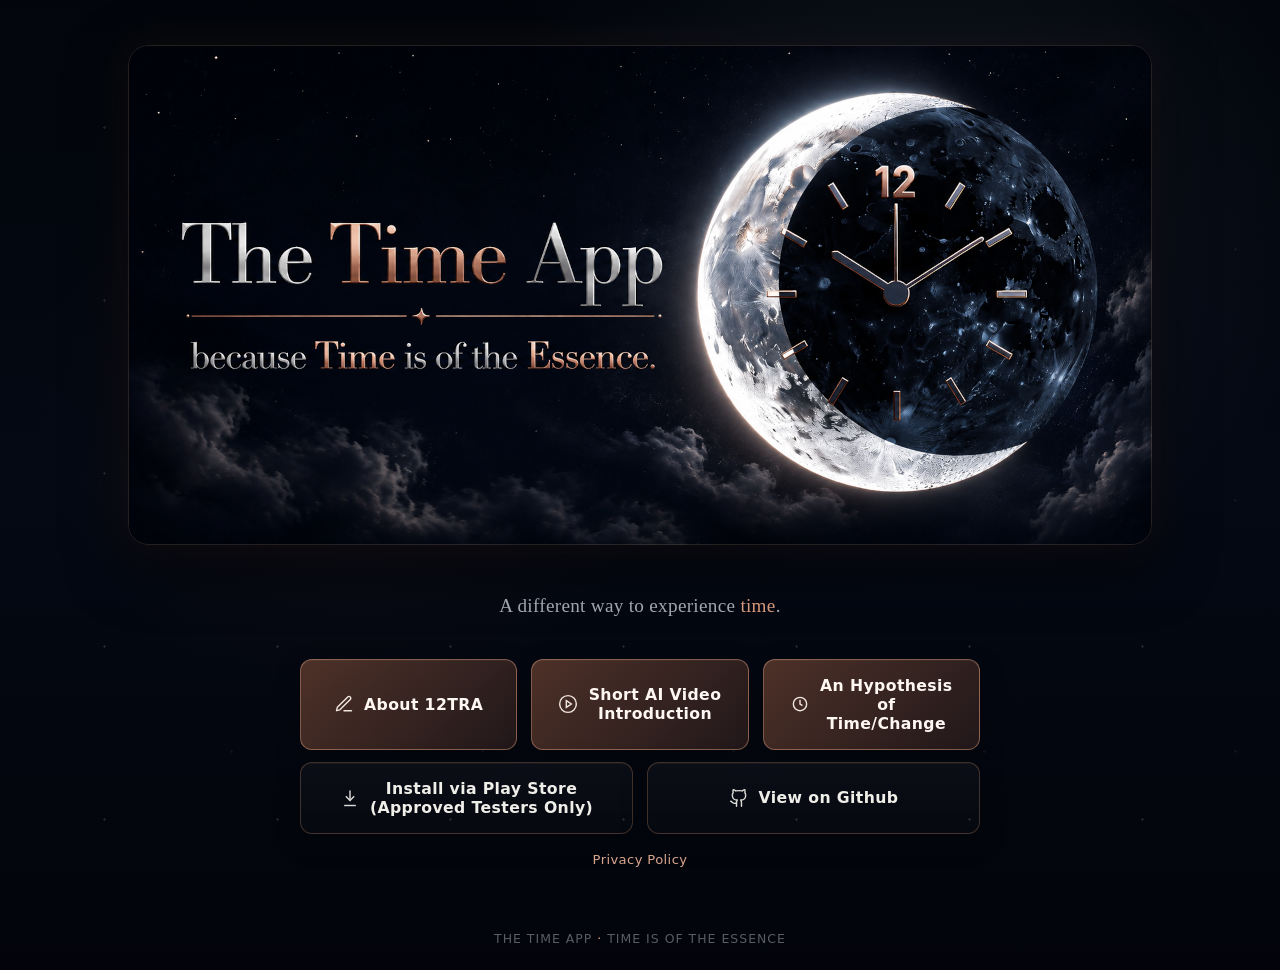
==== commit f631a089: "Reorganize buttons on index.html" ====
--- a/web/index.html
+++ b/web/index.html
@@ -33,20 +33,7 @@
                 <div class="actions">
 
                     <div class="actions-row actions-row-primary">
-                        <a class="button button-primary"
-                            href="https://play.google.com/store/apps/details?id=myceliapp.the_time_app" target="_blank">
-                            <svg class="icon" viewBox="0 0 24 24" aria-hidden="true">
-                                <path d="M12 3v12"></path>
-                                <path d="m7 10 5 5 5-5"></path>
-                                <path d="M5 21h14"></path>
-                            </svg>
-
-                            Approved Testers:<br>Install via Play Store
-                        </a>
-                    </div>
-
-                    <div class="actions-row actions-row-secondary">
-                        <a class="button" href="history.html">
+                        <a class="button button-primary" href="history.html">
                             <svg class="icon" viewBox="0 0 24 24" aria-hidden="true" fill="none" stroke="currentColor"
                                 stroke-width="2" stroke-linecap="round" stroke-linejoin="round">
                                 <path d="M12 20h9"></path>
@@ -56,22 +43,49 @@
                             About 12TRA
                         </a>
 
-                        <button class="button" id="intro-video-btn" onclick="openVideoModal()" type="button">
+                        <a class="button button-primary" href="#" id="intro-video-btn" onclick="openVideoModal()">
                             <svg class="icon" viewBox="0 0 24 24" aria-hidden="true">
                                 <circle cx="12" cy="12" r="10"></circle>
                                 <polygon points="10 8 16 12 10 16 10 8"></polygon>
                             </svg>
 
                             Short AI Video Introduction
-                        </button>
+                        </a>
 
-                        <a class="button" href="hypothesis.html">
+                        <a class="button button-primary" href="hypothesis.html">
                             <svg class="icon" viewBox="0 0 24 24" aria-hidden="true">
                                 <circle cx="12" cy="12" r="8"></circle>
                                 <path d="M12 7v5l3 2"></path>
                             </svg>
 
                             An Hypothesis of Time/Change
+                        </a>
+                    </div>
+
+                    <div class="actions-row actions-row-secondary">
+                        <a class="button" href="https://play.google.com/store/apps/details?id=myceliapp.the_time_app"
+                            target="_blank">
+                            <svg class="icon" viewBox="0 0 24 24" aria-hidden="true">
+                                <path d="M12 3v12"></path>
+                                <path d="m7 10 5 5 5-5"></path>
+                                <path d="M5 21h14"></path>
+                            </svg>
+
+                            Install via Play Store<br>
+                            (Approved Testers Only)
+                        </a>
+
+                        <a class="button" href="https://github.com/qbeukes/the-time-app" target="_blank"
+                            rel="noopener noreferrer">
+                            <svg class="icon" viewBox="0 0 24 24" aria-hidden="true" fill="none" stroke="currentColor"
+                                stroke-width="2" stroke-linecap="round" stroke-linejoin="round">
+                                <path
+                                    d="M15 22v-4a4.8 4.8 0 0 0-1-3.5c3 0 6-2 6-5.5.08-1.25-.27-2.48-1-3.5.28-1.15.28-2.35 0-3.5 0 0-1 0-3 1.5-2.64-.5-5.36-.5-8 0C6 2 5 2 5 2c-.3 1.15-.3 2.35 0 3.5A5.403 5.403 0 0 0 4 9c0 3.5 3 5.5 6 5.5-.39.49-.68 1.05-.85 1.65-.17.6-.22 1.23-.15 1.85v4">
+                                </path>
+                                <path d="M9 18c-4.51 2-5-2-7-2"></path>
+                            </svg>
+
+                            View on Github
                         </a>
                     </div>
 
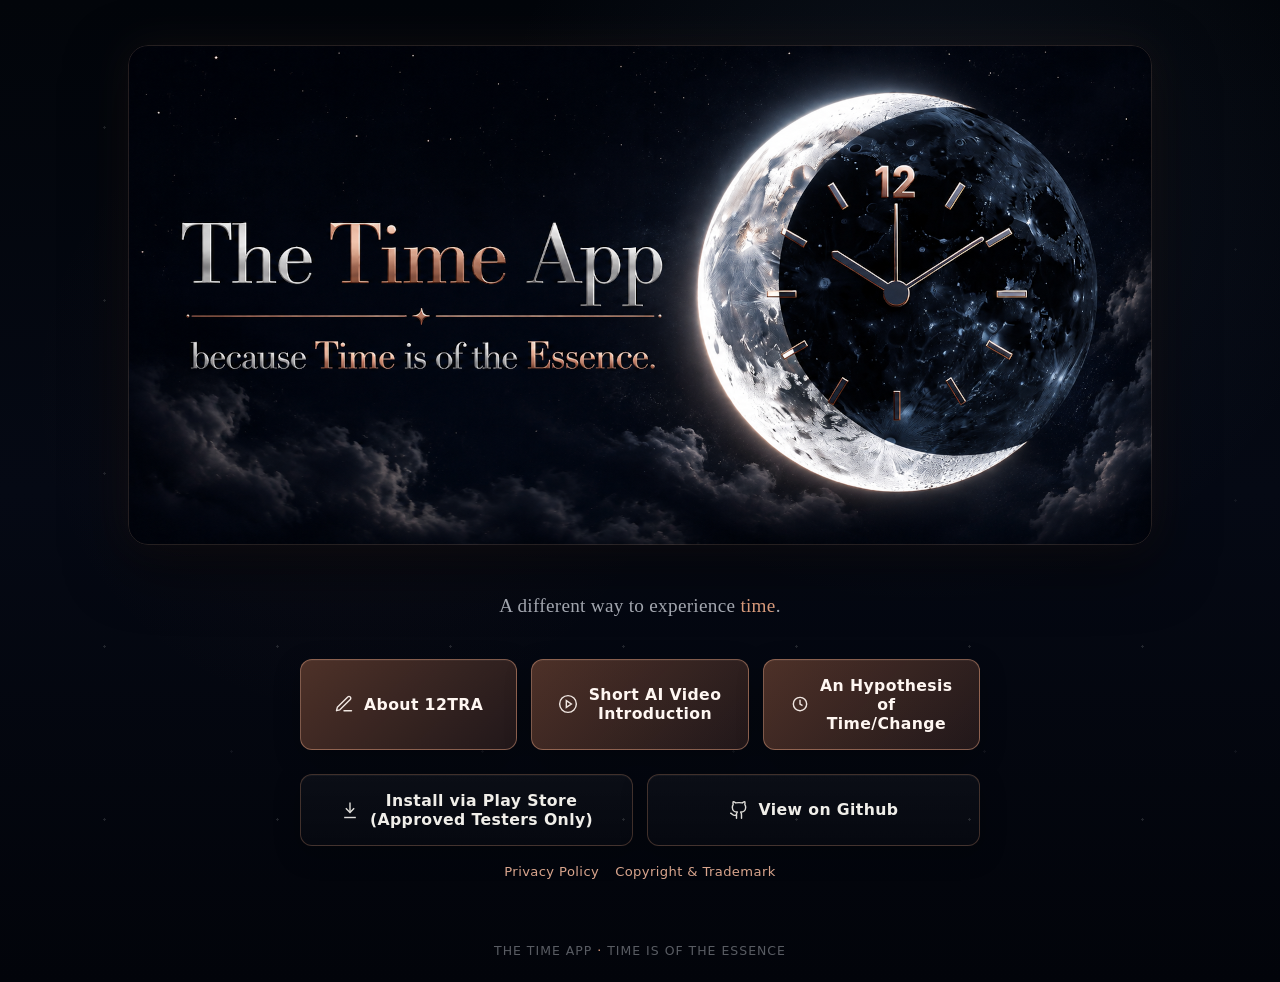
==== commit 8109da2d: "[Release] Version 1.2.0 (20 September 2026) 1. About screen — accessible from the main menu; display" ====
--- a/web/index.html
+++ b/web/index.html
@@ -43,7 +43,8 @@
                             About 12TRA
                         </a>
 
-                        <a class="button button-primary" href="#" id="intro-video-btn" onclick="openVideoModal()">
+                        <a href="javascript:void(0)" class="button button-primary" id="intro-video-btn"
+                            onclick="openVideoModal()">
                             <svg class="icon" viewBox="0 0 24 24" aria-hidden="true">
                                 <circle cx="12" cy="12" r="10"></circle>
                                 <polygon points="10 8 16 12 10 16 10 8"></polygon>
@@ -94,6 +95,9 @@
                 <div class="secondary-actions">
                     <a class="link-subtle" href="privacy.html">
                         Privacy Policy
+                    </a>
+                    <a class="link-subtle" href="copyright.html">
+                        Copyright &amp; Trademark
                     </a>
                 </div>
 
--- a/web/style.css
+++ b/web/style.css
@@ -175,7 +175,8 @@
     display: flex;
     flex-direction: column;
     align-items: center;
-    gap: 12px;
+    gap: 24px;
+    row-gap: 24px;
 
     width: 100%;
 }
@@ -185,6 +186,8 @@
     justify-content: center;
     align-items: stretch;
     gap: 14px;
+    row-gap: 14px;
+    column-gap: 14px;
     width: 100%;
 }
 
@@ -303,23 +306,30 @@
     color: var(--copper-light);
 }
 
-/* Privacy page */
-
-.policy-main {
+/* Document pages (Privacy, History, Hypothesis) */
+
+.doc-main {
     justify-content: flex-start;
 }
 
-.policy-shell {
+.doc-shell {
     width: min(860px, 100%);
     margin: 0 auto;
 }
 
-.policy-top {
+.doc-header {
     display: flex;
     align-items: center;
     justify-content: space-between;
     gap: 18px;
     margin-bottom: 24px;
+}
+
+.doc-footer {
+    display: flex;
+    align-items: center;
+    justify-content: flex-end;
+    margin-top: 24px;
 }
 
 .brand-link {
@@ -344,7 +354,7 @@
     color: var(--copper-light);
 }
 
-.policy-card {
+.doc-card {
     border: 1px solid var(--border);
     border-radius: 18px;
 
@@ -360,7 +370,7 @@
     box-shadow: var(--shadow);
 }
 
-.policy-card h1 {
+.doc-card h1 {
     margin: 0 0 8px;
 
     font-family: Georgia, "Times New Roman", serif;
@@ -369,26 +379,26 @@
     letter-spacing: -0.02em;
 }
 
-.policy-date {
+.doc-meta {
     margin: 0 0 36px;
     color: var(--copper-light);
     font-size: 0.94rem;
     letter-spacing: 0.04em;
 }
 
-.policy-intro {
+.doc-intro {
     color: var(--text-muted);
     font-size: 1.03rem;
     line-height: 1.75;
 }
 
-.policy-section {
+.doc-section {
     padding-top: 28px;
     margin-top: 28px;
     border-top: 1px solid rgba(210, 146, 111, 0.14);
 }
 
-.policy-section h2 {
+.doc-section h2 {
     margin: 0 0 14px;
 
     color: var(--copper-light);
@@ -399,13 +409,13 @@
     text-transform: uppercase;
 }
 
-.policy-section p {
+.doc-section p {
     margin: 0 0 14px;
     color: var(--text-muted);
     line-height: 1.75;
 }
 
-.policy-section p:last-child {
+.doc-section p:last-child {
     margin-bottom: 0;
 }
 
@@ -432,7 +442,7 @@
     text-decoration: underline;
 }
 
-@media (max-width: 640px) {
+@media (max-width: 768px) {
     main {
         min-height: calc(100dvh - 65px);
 
@@ -456,11 +466,16 @@
     }
 
     .actions {
-        gap: 8px;
+        gap: 24px;
     }
 
     .actions-row {
         flex-direction: column;
+        gap: 0;
+    }
+
+    .actions-row > * + * {
+        margin-top: 14px;
     }
 
     .button {
@@ -468,16 +483,16 @@
         min-height: 56px;
     }
 
-    .policy-main {
+    .doc-main {
         justify-content: flex-start;
     }
 
-    .policy-top {
+    .doc-header {
         align-items: flex-start;
         flex-direction: column;
     }
 
-    .policy-card {
+    .doc-card {
         border-radius: 14px;
     }
 }
